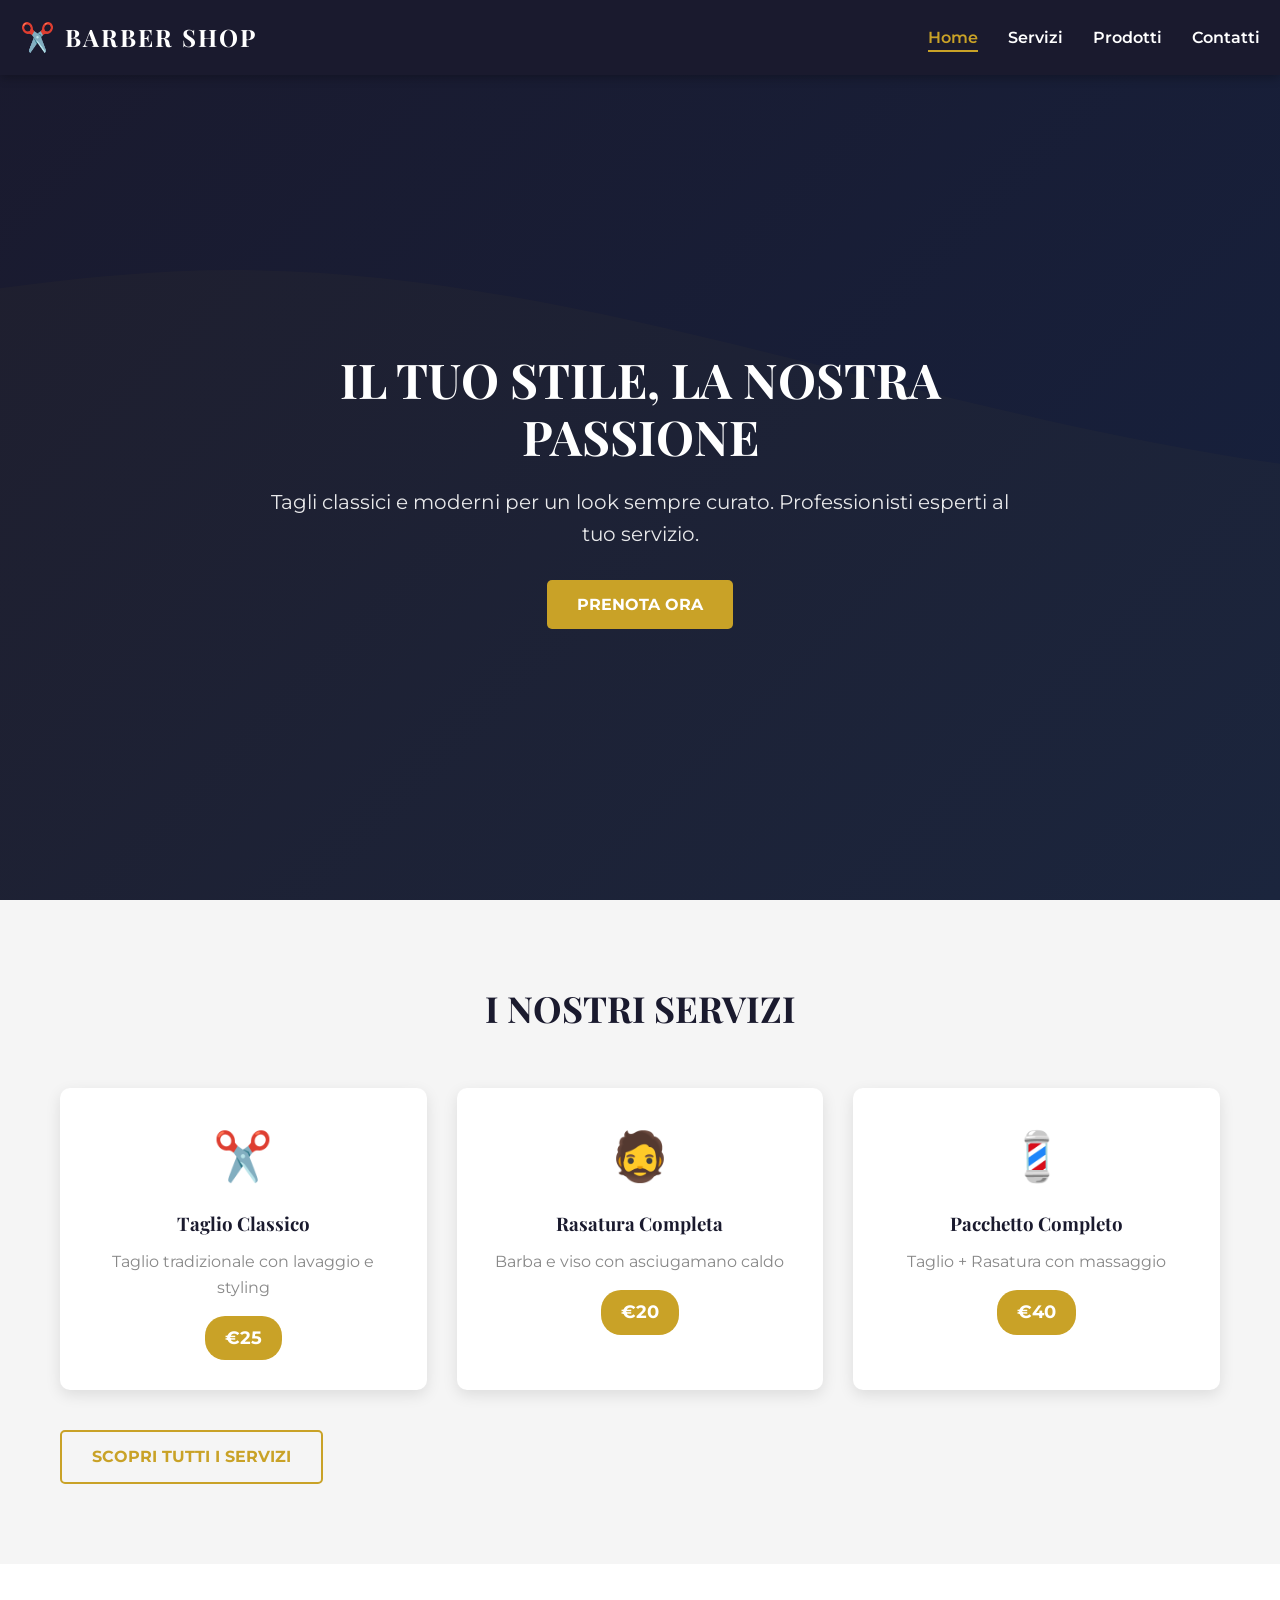
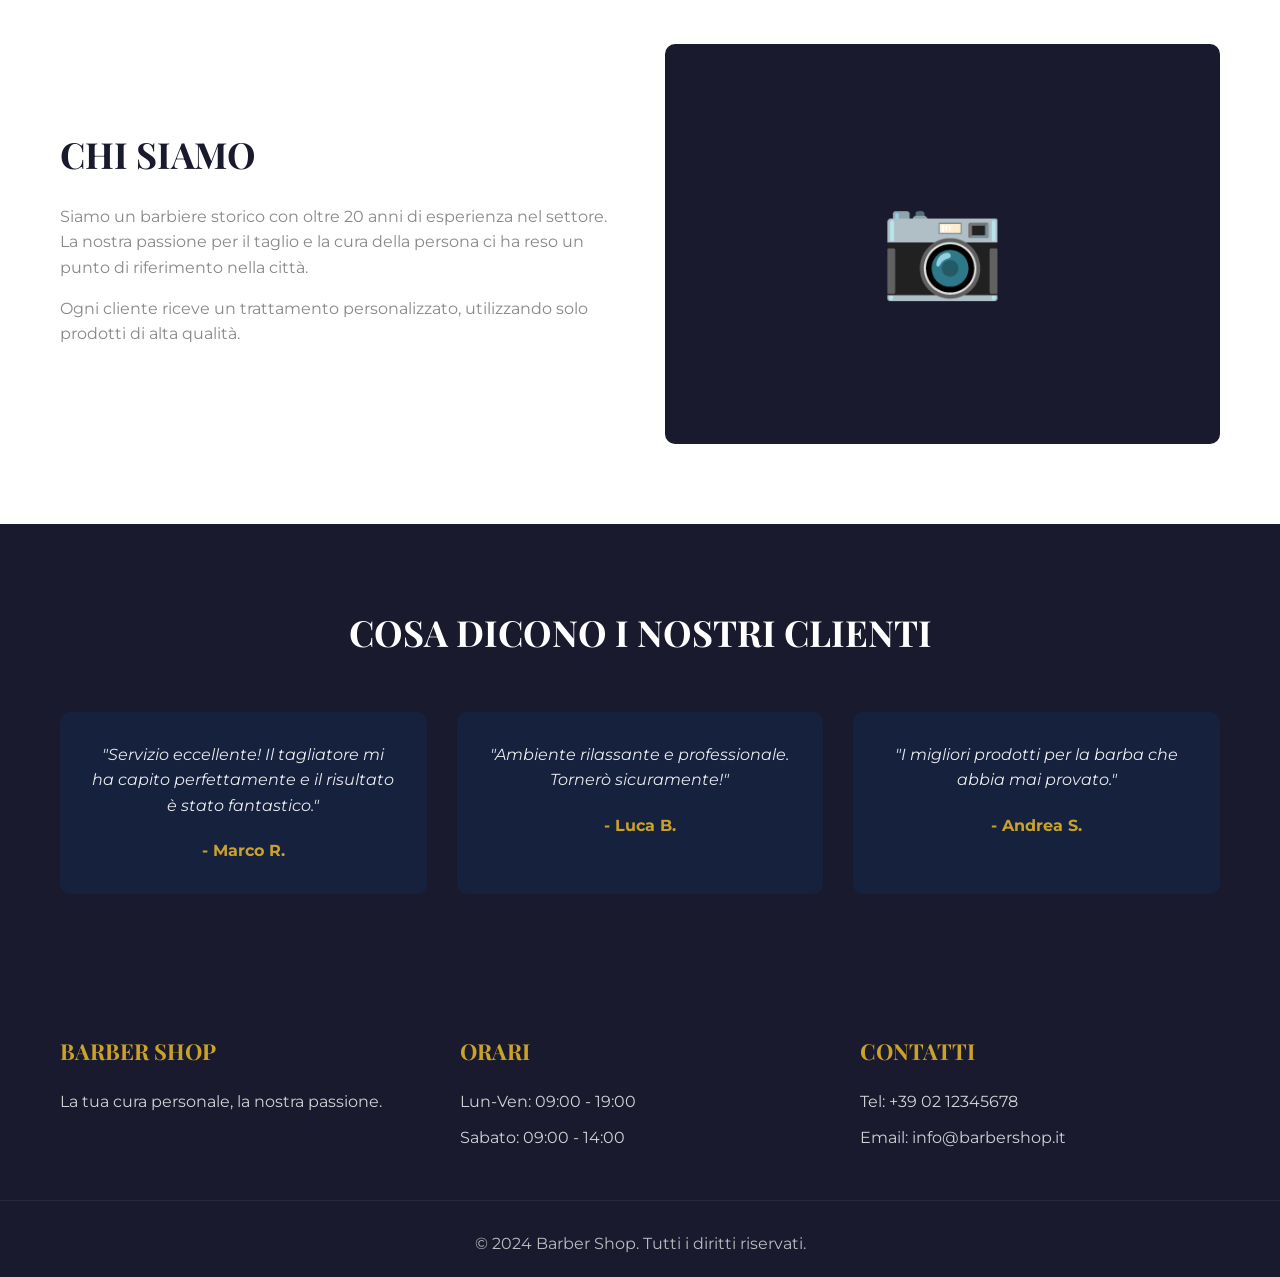
==== index.html @ 752fe178 "Add files via upload" ====
<!DOCTYPE html>
<html lang="it">
<head>
    <meta charset="UTF-8">
    <meta name="viewport" content="width=device-width, initial-scale=1.0">
    <title>Barber Shop - Tagli & Stile</title>
    <link rel="stylesheet" href="styles.css">
    <link rel="preconnect" href="https://fonts.googleapis.com">
    <link rel="preconnect" href="https://fonts.gstatic.com" crossorigin>
    <link href="https://fonts.googleapis.com/css2?family=Montserrat:wght@400;600;700&family=Playfair+Display:wght@700&display=swap" rel="stylesheet">
</head>
<body>
    <!-- Navbar -->
    <nav class="navbar">
        <div class="container navbar-container">
            <a href="index.html" class="logo">
                <span class="logo-icon">✂️</span>
                <span class="logo-text">BARBER SHOP</span>
            </a>
            
            <!-- Menu Hamburger per mobile -->
            <button class="hamburger" id="hamburger" aria-label="Menu">
                <span></span>
                <span></span>
                <span></span>
            </button>
            
            <!-- Navigazione Desktop/Mobile -->
            <ul class="nav-menu" id="nav-menu">
                <li><a href="index.html" class="nav-link active">Home</a></li>
                <li><a href="services.html" class="nav-link">Servizi</a></li>
                <li><a href="products.html" class="nav-link">Prodotti</a></li>
                <li><a href="contacts.html" class="nav-link">Contatti</a></li>
            </ul>
        </div>
    </nav>

    <!-- Hero Section -->
    <section class="hero">
        <div class="hero-overlay"></div>
        <div class="container hero-content">
            <h1>IL TUO STILE, LA NOSTRA PASSIONE</h1>
            <p>Tagli classici e moderni per un look sempre curato. Professionisti esperti al tuo servizio.</p>
            <a href="contacts.html" class="btn btn-primary">PRENOTA ORA</a>
        </div>
    </section>

    <!-- Servizi Highlights -->
    <section class="services-preview">
        <div class="container">
            <h2>I NOSTRI SERVIZI</h2>
            <div class="service-cards">
                <div class="card">
                    <div class="card-icon">✂️</div>
                    <h3>Taglio Classico</h3>
                    <p>Taglio tradizionale con lavaggio e styling</p>
                    <span class="price">€25</span>
                </div>
                <div class="card">
                    <div class="card-icon">🧔</div>
                    <h3>Rasatura Completa</h3>
                    <p>Barba e viso con asciugamano caldo</p>
                    <span class="price">€20</span>
                </div>
                <div class="card">
                    <div class="card-icon">💈</div>
                    <h3>Pacchetto Completo</h3>
                    <p>Taglio + Rasatura con massaggio</p>
                    <span class="price">€40</span>
                </div>
            </div>
            <a href="services.html" class="btn btn-secondary">SCOPRI TUTTI I SERVIZI</a>
        </div>
    </section>

    <!-- Chi Siamo -->
    <section class="about">
        <div class="container about-content">
            <div class="about-text">
                <h2>CHI SIAMO</h2>
                <p>Siamo un barbiere storico con oltre 20 anni di esperienza nel settore. La nostra passione per il taglio e la cura della persona ci ha reso un punto di riferimento nella città.</p>
                <p>Ogni cliente riceve un trattamento personalizzato, utilizzando solo prodotti di alta qualità.</p>
            </div>
            <div class="about-image">
                <div class="image-placeholder">📷</div>
            </div>
        </div>
    </section>

    <!-- Testimonianze -->
    <section class="testimonials">
        <div class="container">
            <h2>COSA DICONO I NOSTRI CLIENTI</h2>
            <div class="testimonial-cards">
                <div class="testimonial-card">
                    <p>"Servizio eccellente! Il tagliatore mi ha capito perfettamente e il risultato è stato fantastico."</p>
                    <span class="client-name">- Marco R.</span>
                </div>
                <div class="testimonial-card">
                    <p>"Ambiente rilassante e professionale. Tornerò sicuramente!"</p>
                    <span class="client-name">- Luca B.</span>
                </div>
                <div class="testimonial-card">
                    <p>"I migliori prodotti per la barba che abbia mai provato."</p>
                    <span class="client-name">- Andrea S.</span>
                </div>
            </div>
        </div>
    </section>

    <!-- Footer -->
    <footer class="footer">
        <div class="container footer-content">
            <div class="footer-section">
                <h3>BARBER SHOP</h3>
                <p>La tua cura personale, la nostra passione.</p>
            </div>
            <div class="footer-section">
                <h3>ORARI</h3>
                <p>Lun-Ven: 09:00 - 19:00</p>
                <p>Sabato: 09:00 - 14:00</p>
            </div>
            <div class="footer-section">
                <h3>CONTATTI</h3>
                <p>Tel: +39 02 12345678</p>
                <p>Email: info@barbershop.it</p>
            </div>
        </div>
        <div class="footer-bottom">
            <p>&copy; 2024 Barber Shop. Tutti i diritti riservati.</p>
        </div>
    </footer>

    <script src="script.js"></script>
</body>
</html>
---- styles.css ----
/* Reset e Base Styles */
* {
    margin: 0;
    padding: 0;
    box-sizing: border-box;
}

:root {
    --primary-color: #1a1a2e;
    --secondary-color: #16213e;
    --accent-color: #c9a227;
    --text-light: #ffffff;
    --text-dark: #333333;
    --gray-light: #f5f5f5;
    --gray-medium: #888888;
}

body {
    font-family: 'Montserrat', sans-serif;
    line-height: 1.6;
    color: var(--text-dark);
    overflow-x: hidden;
}

.container {
    max-width: 1200px;
    margin: 0 auto;
    padding: 0 20px;
}

/* Navbar Styles */
.navbar {
    background-color: var(--primary-color);
    position: fixed;
    top: 0;
    width: 100%;
    z-index: 1000;
    box-shadow: 0 2px 10px rgba(0,0,0,0.3);
}

.navbar-container {
    display: flex;
    justify-content: space-between;
    align-items: center;
    padding: 15px 20px;
    max-width: 1400px;
    margin: 0 auto;
}

.logo {
    display: flex;
    align-items: center;
    text-decoration: none;
    gap: 10px;
}

.logo-icon {
    font-size: 28px;
}

.logo-text {
    color: var(--text-light);
    font-family: 'Playfair Display', serif;
    font-size: 24px;
    font-weight: 700;
    letter-spacing: 2px;
}

.nav-menu {
    display: flex;
    list-style: none;
    gap: 30px;
    align-items: center;
}

.nav-link {
    color: var(--text-light);
    text-decoration: none;
    font-weight: 600;
    transition: color 0.3s ease;
    position: relative;
    padding: 5px 0;
}

.nav-link::after {
    content: '';
    position: absolute;
    bottom: 0;
    left: 0;
    width: 0;
    height: 2px;
    background-color: var(--accent-color);
    transition: width 0.3s ease;
}

.nav-link:hover::after,
.nav-link.active::after {
    width: 100%;
}

.nav-link:hover,
.nav-link.active {
    color: var(--accent-color);
}

/* Hamburger Menu */
.hamburger {
    display: none;
    flex-direction: column;
    background: none;
    border: none;
    cursor: pointer;
    gap: 5px;
    z-index: 1001;
}

.hamburger span {
    width: 25px;
    height: 3px;
    background-color: var(--text-light);
    transition: all 0.3s ease;
}

/* Hero Section */
.hero {
    background: linear-gradient(135deg, var(--primary-color) 0%, var(--secondary-color) 100%);
    min-height: 100vh;
    display: flex;
    align-items: center;
    justify-content: center;
    text-align: center;
    color: var(--text-light);
    padding-top: 80px;
    position: relative;
}

.hero-overlay {
    position: absolute;
    top: 0;
    left: 0;
    right: 0;
    bottom: 0;
    background: url('data:image/svg+xml,<svg xmlns="http://www.w3.org/2000/svg" viewBox="0 0 1440 320"><path fill="%23c9a227" fill-opacity="0.1" d="M0,64L48,80C96,96,192,128,288,128C384,128,480,96,576,96C672,96,768,128,864,149.3C960,171,1056,181,1152,165.3C1248,149,1344,107,1392,85.3L1440,64L1440,320L1392,320C1344,320,1248,320,1152,320C1056,320,960,320,864,320C768,320,672,320,576,320C480,320,384,320,288,320C192,320,96,320,48,320L0,320Z"></path></svg>') no-repeat bottom;
    background-size: cover;
    opacity: 0.3;
}

.hero-content {
    position: relative;
    z-index: 1;
    max-width: 800px;
    padding: 40px 20px;
}

.hero h1 {
    font-family: 'Playfair Display', serif;
    font-size: 48px;
    margin-bottom: 20px;
    line-height: 1.2;
}

.hero p {
    font-size: 20px;
    margin-bottom: 30px;
    opacity: 0.9;
}

/* Services Preview */
.services-preview {
    padding: 80px 0;
    background-color: var(--gray-light);
}

.services-preview h2,
.about h2,
.testimonials h2 {
    font-family: 'Playfair Display', serif;
    color: var(--primary-color);
    text-align: center;
    margin-bottom: 50px;
    font-size: 36px;
}

.service-cards {
    display: grid;
    grid-template-columns: repeat(auto-fit, minmax(280px, 1fr));
    gap: 30px;
    margin-bottom: 40px;
}

.card {
    background-color: white;
    padding: 30px;
    border-radius: 10px;
    text-align: center;
    box-shadow: 0 5px 15px rgba(0,0,0,0.1);
    transition: transform 0.3s ease, box-shadow 0.3s ease;
}

.card:hover {
    transform: translateY(-10px);
    box-shadow: 0 10px 25px rgba(0,0,0,0.15);
}

.card-icon {
    font-size: 48px;
    margin-bottom: 15px;
}

.card h3 {
    color: var(--primary-color);
    margin-bottom: 10px;
    font-family: 'Playfair Display', serif;
}

.card p {
    color: var(--gray-medium);
    margin-bottom: 15px;
}

.price {
    display: inline-block;
    background-color: var(--accent-color);
    color: white;
    padding: 8px 20px;
    border-radius: 20px;
    font-weight: bold;
    font-size: 18px;
}

/* About Section */
.about {
    padding: 80px 0;
}

.about-content {
    display: grid;
    grid-template-columns: 1fr 1fr;
    gap: 50px;
    align-items: center;
}

.about-text h2 {
    text-align: left;
    margin-bottom: 20px;
}

.about-text p {
    color: var(--gray-medium);
    margin-bottom: 15px;
    font-size: 16px;
}

.image-placeholder {
    background-color: var(--primary-color);
    height: 400px;
    display: flex;
    align-items: center;
    justify-content: center;
    border-radius: 10px;
    font-size: 100px;
}

/* Testimonials */
.testimonials {
    padding: 80px 0;
    background-color: var(--primary-color);
    color: white;
}

.testimonials h2 {
    color: white;
}

.testimonial-cards {
    display: grid;
    grid-template-columns: repeat(auto-fit, minmax(300px, 1fr));
    gap: 30px;
}

.testimonial-card {
    background-color: var(--secondary-color);
    padding: 30px;
    border-radius: 10px;
    text-align: center;
}

.testimonial-card p {
    font-style: italic;
    margin-bottom: 20px;
    opacity: 0.9;
}

.client-name {
    color: var(--accent-color);
    font-weight: bold;
}

/* Footer */
.footer {
    background-color: var(--primary-color);
    color: white;
    padding: 60px 0 20px;
}

.footer-content {
    display: grid;
    grid-template-columns: repeat(auto-fit, minmax(250px, 1fr));
    gap: 40px;
    margin-bottom: 40px;
}

.footer-section h3 {
    font-family: 'Playfair Display', serif;
    color: var(--accent-color);
    margin-bottom: 20px;
    font-size: 22px;
}

.footer-section p {
    opacity: 0.8;
    margin-bottom: 10px;
}

.footer-bottom {
    text-align: center;
    padding-top: 30px;
    border-top: 1px solid rgba(255,255,255,0.1);
    opacity: 0.7;
}

/* Buttons */
.btn {
    display: inline-block;
    background-color: var(--accent-color);
    color: white;
    padding: 12px 30px;
    border-radius: 5px;
    text-decoration: none;
    font-weight: bold;
    transition: all 0.3s ease;
    border: none;
    cursor: pointer;
}

.btn:hover {
    background-color: #b89120;
    transform: translateY(-2px);
    box-shadow: 0 5px 15px rgba(201, 162, 39, 0.4);
}

.btn-secondary {
    background-color: transparent;
    border: 2px solid var(--accent-color);
    color: var(--accent-color);
}

.btn-secondary:hover {
    background-color: var(--accent-color);
    color: white;
}

.btn-sm {
    padding: 8px 20px;
    font-size: 14px;
}

.btn-lg {
    padding: 15px 40px;
    font-size: 16px;
}

/* Page Header */
.page-header {
    background-color: var(--primary-color);
    color: white;
    text-align: center;
    padding: 120px 20px 80px;
}

.page-header h1 {
    font-family: 'Playfair Display', serif;
    font-size: 48px;
    margin-bottom: 15px;
}

.page-header p {
    font-size: 20px;
    opacity: 0.9;
}

/* Services Section */
.services-section {
    padding: 60px 0;
}

.section-title {
    font-family: 'Playfair Display', serif;
    color: var(--primary-color);
    text-align: center;
    margin-bottom: 50px;
    font-size: 32px;
}

.service-list {
    max-width: 800px;
    margin: 0 auto;
}

.service-item {
    display: flex;
    justify-content: space-between;
    align-items: center;
    padding: 25px 30px;
    background-color: var(--gray-light);
    margin-bottom: 15px;
    border-radius: 10px;
    transition: all 0.3s ease;
}

.service-item:hover {
    transform: translateX(10px);
    box-shadow: 0 5px 15px rgba(0,0,0,0.1);
}

.service-name {
    font-weight: bold;
    color: var(--primary-color);
    font-size: 20px;
}

.service-price {
    background-color: var(--accent-color);
    color: white;
    padding: 8px 20px;
    border-radius: 20px;
    font-weight: bold;
    min-width: 100px;
    text-align: center;
}

.service-desc {
    width: 100%;
    color: var(--gray-medium);
    margin-top: 5px;
    font-size: 14px;
}

/* Booking CTA */
.booking-cta {
    background-color: var(--accent-color);
    padding: 60px 20px;
    text-align: center;
    color: white;
}

.booking-cta h2 {
    color: white;
    margin-bottom: 15px;
}

.booking-cta p {
    font-size: 18px;
    margin-bottom: 30px;
    opacity: 0.9;
}

/* Products Section */
.products-section {
    padding: 60px 0;
}

.product-grid {
    display: grid;
    grid-template-columns: repeat(auto-fit, minmax(250px, 1fr));
    gap: 30px;
}

.product-card {
    background-color: white;
    border-radius: 10px;
    padding: 25px;
    text-align: center;
    box-shadow: 0 5px 15px rgba(0,0,0,0.1);
    transition: all 0.3s ease;
}

.product-card:hover {
    transform: translateY(-5px);
    box-shadow: 0 10px 25px rgba(0,0,0,0.15);
}

.product-image {
    font-size: 60px;
    margin-bottom: 15px;
}

.product-card h3 {
    color: var(--primary-color);
    margin-bottom: 10px;
}

.product-card p {
    color: var(--gray-medium);
    margin-bottom: 15px;
    font-size: 14px;
}

/* Contact Section */
.contacts-section {
    padding: 60px 0;
}

.contact-info-grid {
    display: grid;
    grid-template-columns: repeat(auto-fit, minmax(250px, 1fr));
    gap: 30px;
}

.contact-card {
    background-color: var(--gray-light);
    padding: 30px;
    border-radius: 10px;
    text-align: center;
    transition: all 0.3s ease;
}

.contact-card:hover {
    transform: translateY(-5px);
    box-shadow: 0 10px 25px rgba(0,0,0,0.15);
}

.contact-icon {
    font-size: 48px;
    margin-bottom: 15px;
}

.contact-card h3 {
    color: var(--primary-color);
    margin-bottom: 20px;
}

.phone-link,
.email-link {
    color: var(--accent-color);
    text-decoration: none;
    font-weight: bold;
}

.phone-link:hover,
.email-link:hover {
    text-decoration: underline;
}

/* Map Section */
.map-section {
    padding: 60px 0;
    background-color: var(--gray-light);
}

.map-container {
    border-radius: 10px;
    overflow: hidden;
    box-shadow: 0 5px 15px rgba(0,0,0,0.1);
}

/* Contact Form */
.contact-form-section {
    padding: 80px 0;
}

.contact-form {
    max-width: 600px;
    margin: 0 auto;
}

.form-group {
    margin-bottom: 25px;
}

label {
    display: block;
    font-weight: bold;
    color: var(--primary-color);
    margin-bottom: 8px;
}

input,
textarea,
select {
    width: 100%;
    padding: 12px;
    border: 2px solid #ddd;
    border-radius: 5px;
    font-family: 'Montserrat', sans-serif;
    font-size: 16px;
    transition: border-color 0.3s ease;
}

input:focus,
textarea:focus,
select:focus {
    outline: none;
    border-color: var(--accent-color);
}

/* Responsive Design */
@media (max-width: 992px) {
    .hero h1 {
        font-size: 40px;
    }
    
    .about-content {
        grid-template-columns: 1fr;
    }
    
    .image-placeholder {
        order: -1;
    }
}

@media (max-width: 768px) {
    .hamburger {
        display: flex;
    }
    
    .nav-menu {
        position: fixed;
        top: 70px;
        left: -100%;
        width: 100%;
        height: calc(100vh - 70px);
        background-color: var(--primary-color);
        flex-direction: column;
        padding: 40px 20px;
        transition: left 0.3s ease;
    }
    
    .nav-menu.active {
        left: 0;
    }
    
    .hero h1 {
        font-size: 32px;
    }
    
    .hero p {
        font-size: 18px;
    }
    
    .section-title,
    .page-header h1 {
        font-size: 28px;
    }
    
    .service-item {
        flex-direction: column;
        text-align: center;
        gap: 10px;
    }
}

@media (max-width: 480px) {
    .hero h1 {
        font-size: 26px;
    }
    
    .logo-text {
        font-size: 18px;
    }
    
    .service-cards,
    .testimonial-cards,
    .product-grid,
    .contact-info-grid,
    .footer-content {
        grid-template-columns: 1fr;
    }
}

/* Smooth Scrolling */
html {
    scroll-behavior: smooth;
}

/* Accessibility */
@media (prefers-reduced-motion: reduce) {
    * {
        animation-duration: 0.01ms !important;
        transition-duration: 0.01ms !important;
    }
}
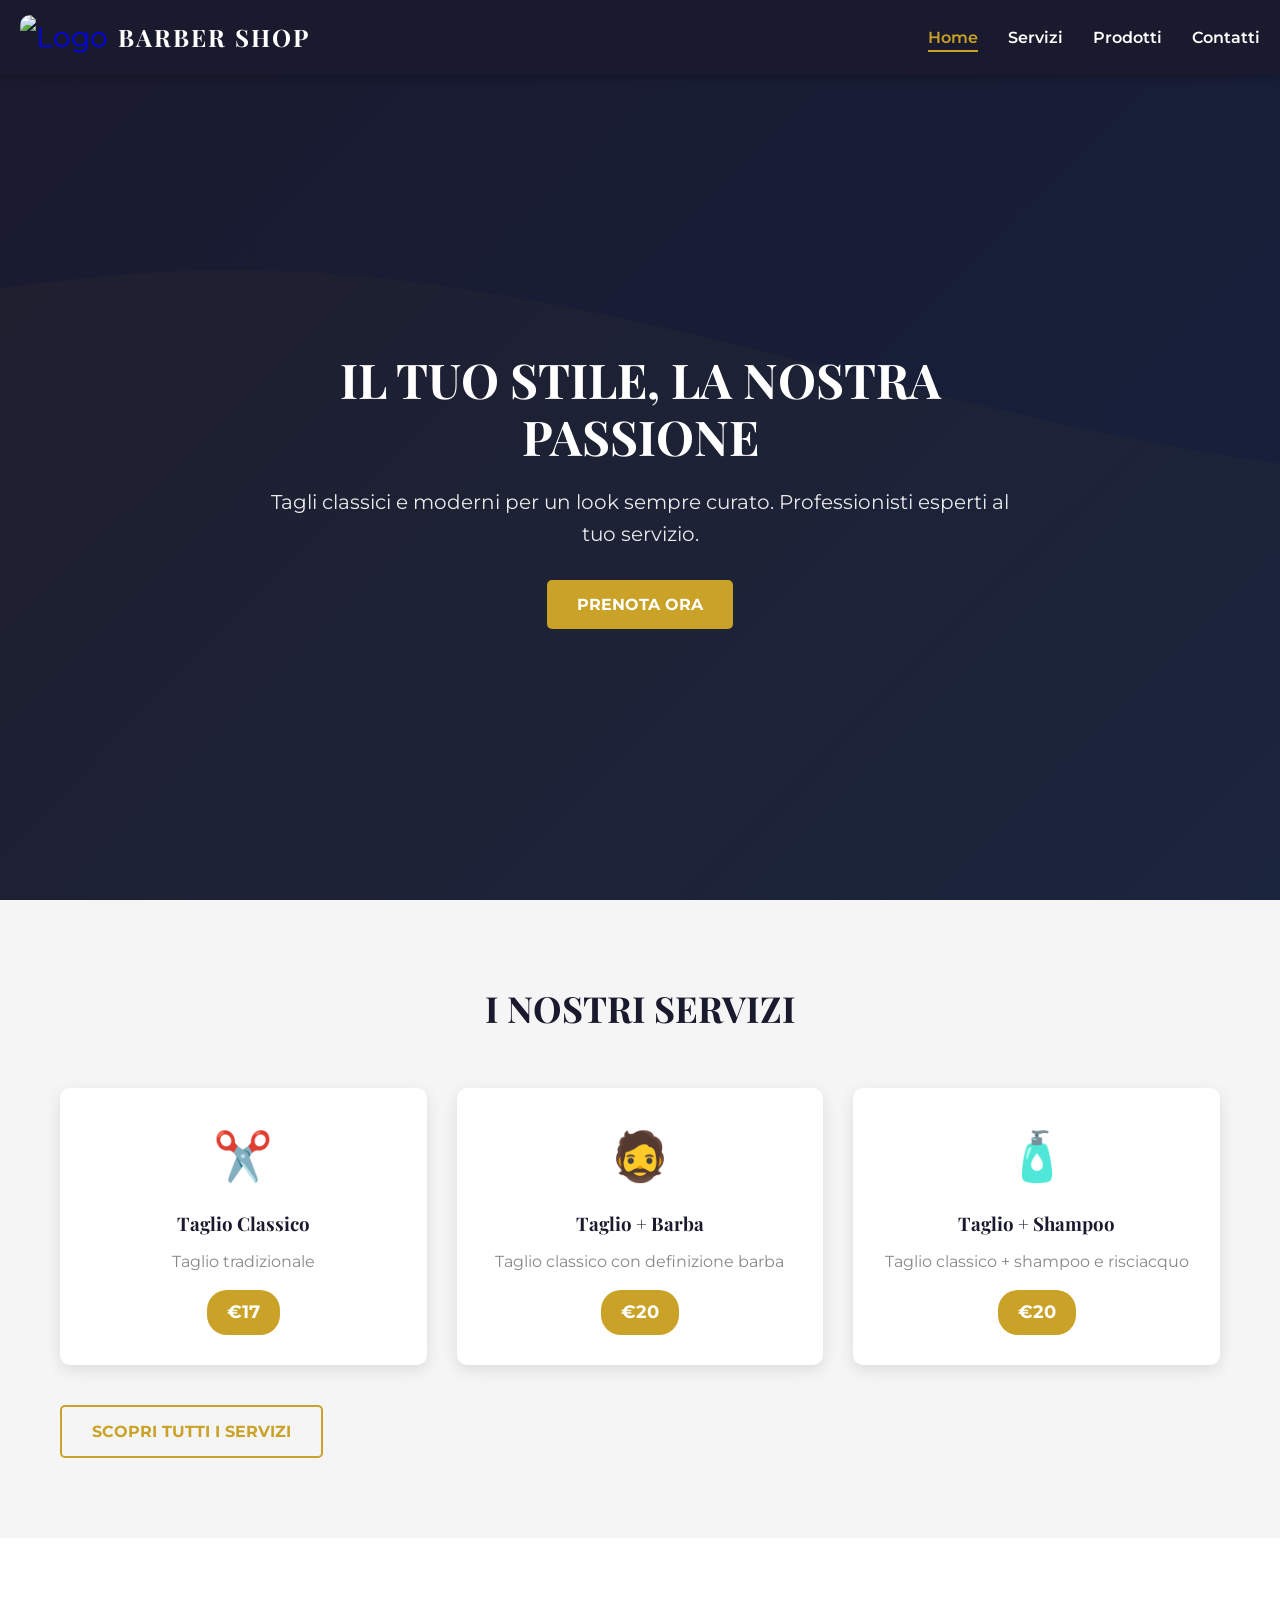
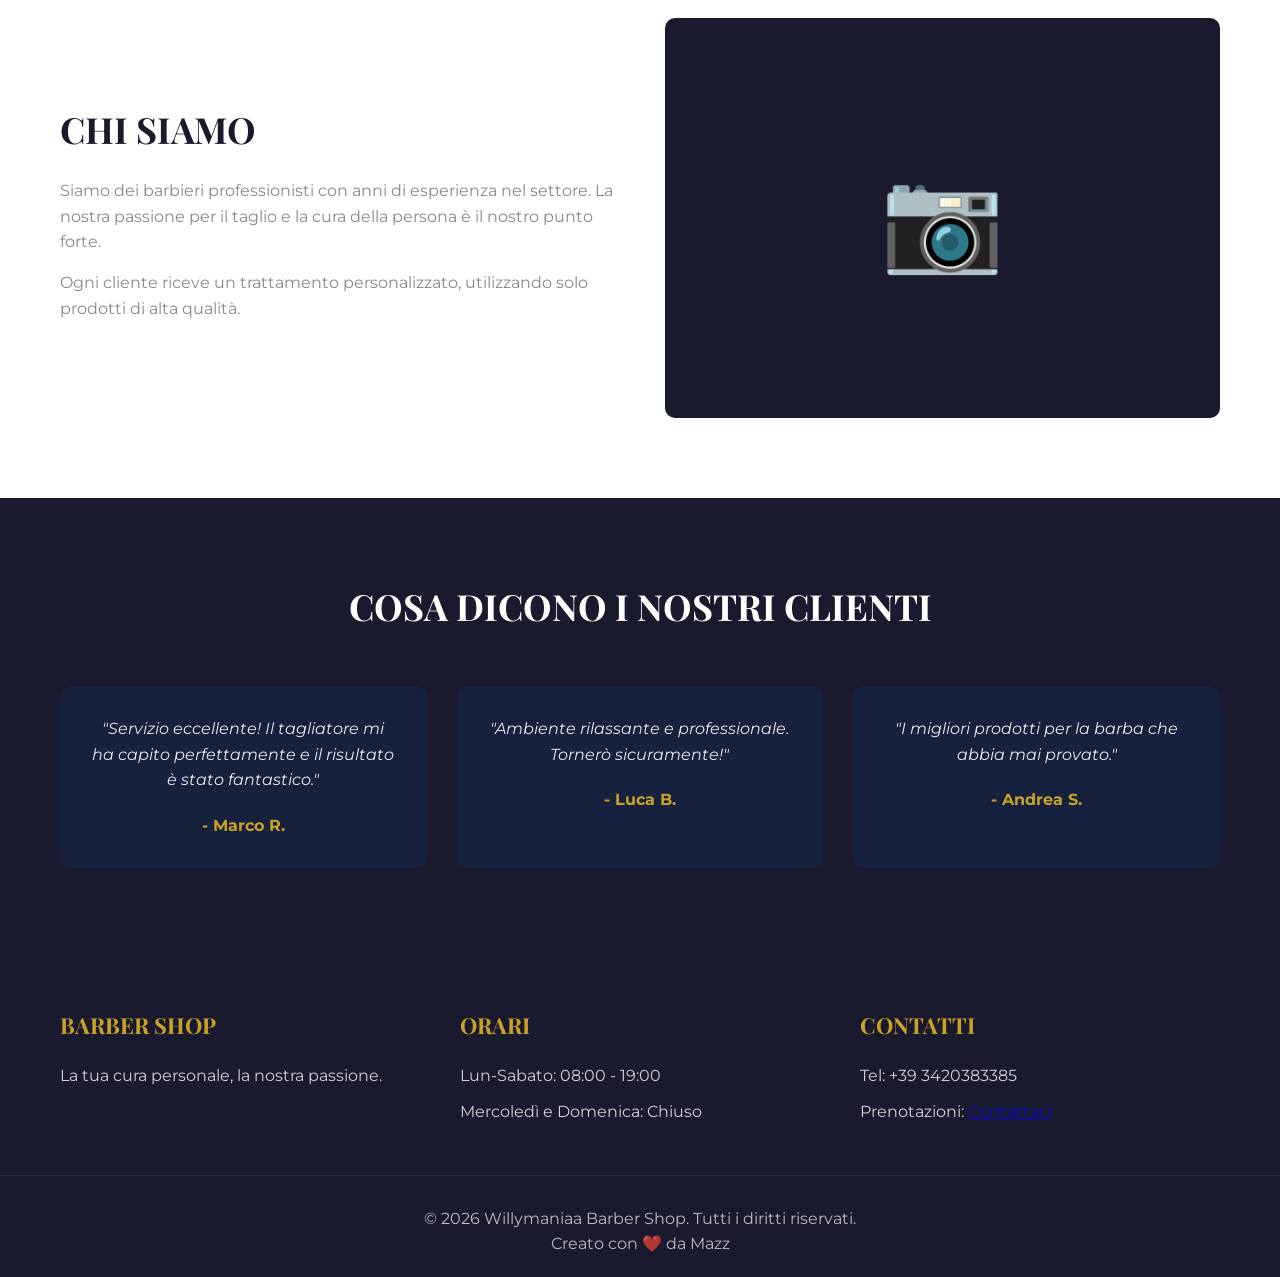
==== commit 160569a9: "Update site" ====
--- a/index.html
+++ b/index.html
@@ -3,7 +3,8 @@
 <head>
     <meta charset="UTF-8">
     <meta name="viewport" content="width=device-width, initial-scale=1.0">
-    <title>Barber Shop - Tagli & Stile</title>
+    <title>Willymaniaa - Barber Shop </title>
+    <link rel="icon" type="image/x-icon" href="C:\Users\mattia.luzzi\Documents\Varie\Sito\img\WillyManiaa_white.png">
     <link rel="stylesheet" href="styles.css">
     <link rel="preconnect" href="https://fonts.googleapis.com">
     <link rel="preconnect" href="https://fonts.gstatic.com" crossorigin>
@@ -14,7 +15,7 @@
     <nav class="navbar">
         <div class="container navbar-container">
             <a href="index.html" class="logo">
-                <span class="logo-icon">✂️</span>
+                <span class="logo-icon"><img src="C:\Users\mattia.luzzi\Documents\Varie\Sito\img\WillyManiaa_white_OK.png" alt="Logo" class="image"></span>
                 <span class="logo-text">BARBER SHOP</span>
             </a>
             
@@ -53,20 +54,20 @@
                 <div class="card">
                     <div class="card-icon">✂️</div>
                     <h3>Taglio Classico</h3>
-                    <p>Taglio tradizionale con lavaggio e styling</p>
-                    <span class="price">€25</span>
+                    <p>Taglio tradizionale</p>
+                    <span class="price">€17</span>
                 </div>
                 <div class="card">
                     <div class="card-icon">🧔</div>
-                    <h3>Rasatura Completa</h3>
-                    <p>Barba e viso con asciugamano caldo</p>
+                    <h3>Taglio + Barba</h3>
+                    <p>Taglio classico con definizione barba</p>
                     <span class="price">€20</span>
                 </div>
                 <div class="card">
-                    <div class="card-icon">💈</div>
-                    <h3>Pacchetto Completo</h3>
-                    <p>Taglio + Rasatura con massaggio</p>
-                    <span class="price">€40</span>
+                    <div class="card-icon">🧴</div>
+                    <h3>Taglio + Shampoo</h3>
+                    <p>Taglio classico + shampoo e risciacquo</p>
+                    <span class="price">€20</span>
                 </div>
             </div>
             <a href="services.html" class="btn btn-secondary">SCOPRI TUTTI I SERVIZI</a>
@@ -78,7 +79,7 @@
         <div class="container about-content">
             <div class="about-text">
                 <h2>CHI SIAMO</h2>
-                <p>Siamo un barbiere storico con oltre 20 anni di esperienza nel settore. La nostra passione per il taglio e la cura della persona ci ha reso un punto di riferimento nella città.</p>
+                <p>Siamo dei barbieri professionisti con anni di esperienza nel settore. La nostra passione per il taglio e la cura della persona è il nostro punto forte.</p>
                 <p>Ogni cliente riceve un trattamento personalizzato, utilizzando solo prodotti di alta qualità.</p>
             </div>
             <div class="about-image">
@@ -117,17 +118,18 @@
             </div>
             <div class="footer-section">
                 <h3>ORARI</h3>
-                <p>Lun-Ven: 09:00 - 19:00</p>
-                <p>Sabato: 09:00 - 14:00</p>
+                <p>Lun-Sabato: 08:00 - 19:00</p>
+                <p>Mercoledì e Domenica: Chiuso</p>
             </div>
             <div class="footer-section">
                 <h3>CONTATTI</h3>
-                <p>Tel: +39 02 12345678</p>
-                <p>Email: info@barbershop.it</p>
+                <p>Tel: +39 3420383385</p>
+                <p>Prenotazioni: <a href="contacts.html">Contattaci</a></p>
             </div>
         </div>
         <div class="footer-bottom">
-            <p>&copy; 2024 Barber Shop. Tutti i diritti riservati.</p>
+            <p>&copy; 2026 Willymaniaa Barber Shop. Tutti i diritti riservati.</p>
+            <p>Creato con ❤️ da Mazz</p>
         </div>
     </footer>
 
--- a/styles.css
+++ b/styles.css
@@ -604,6 +604,18 @@
     border-color: var(--accent-color);
 }
 
+.image {
+        height: 50px;
+        border-radius: 10px;
+    }
+
+.app-links {
+    display: flex;
+    justify-content: center;
+    gap: 20px;
+    padding-top: 50px;
+}
+
 /* Responsive Design */
 @media (max-width: 992px) {
     .hero h1 {
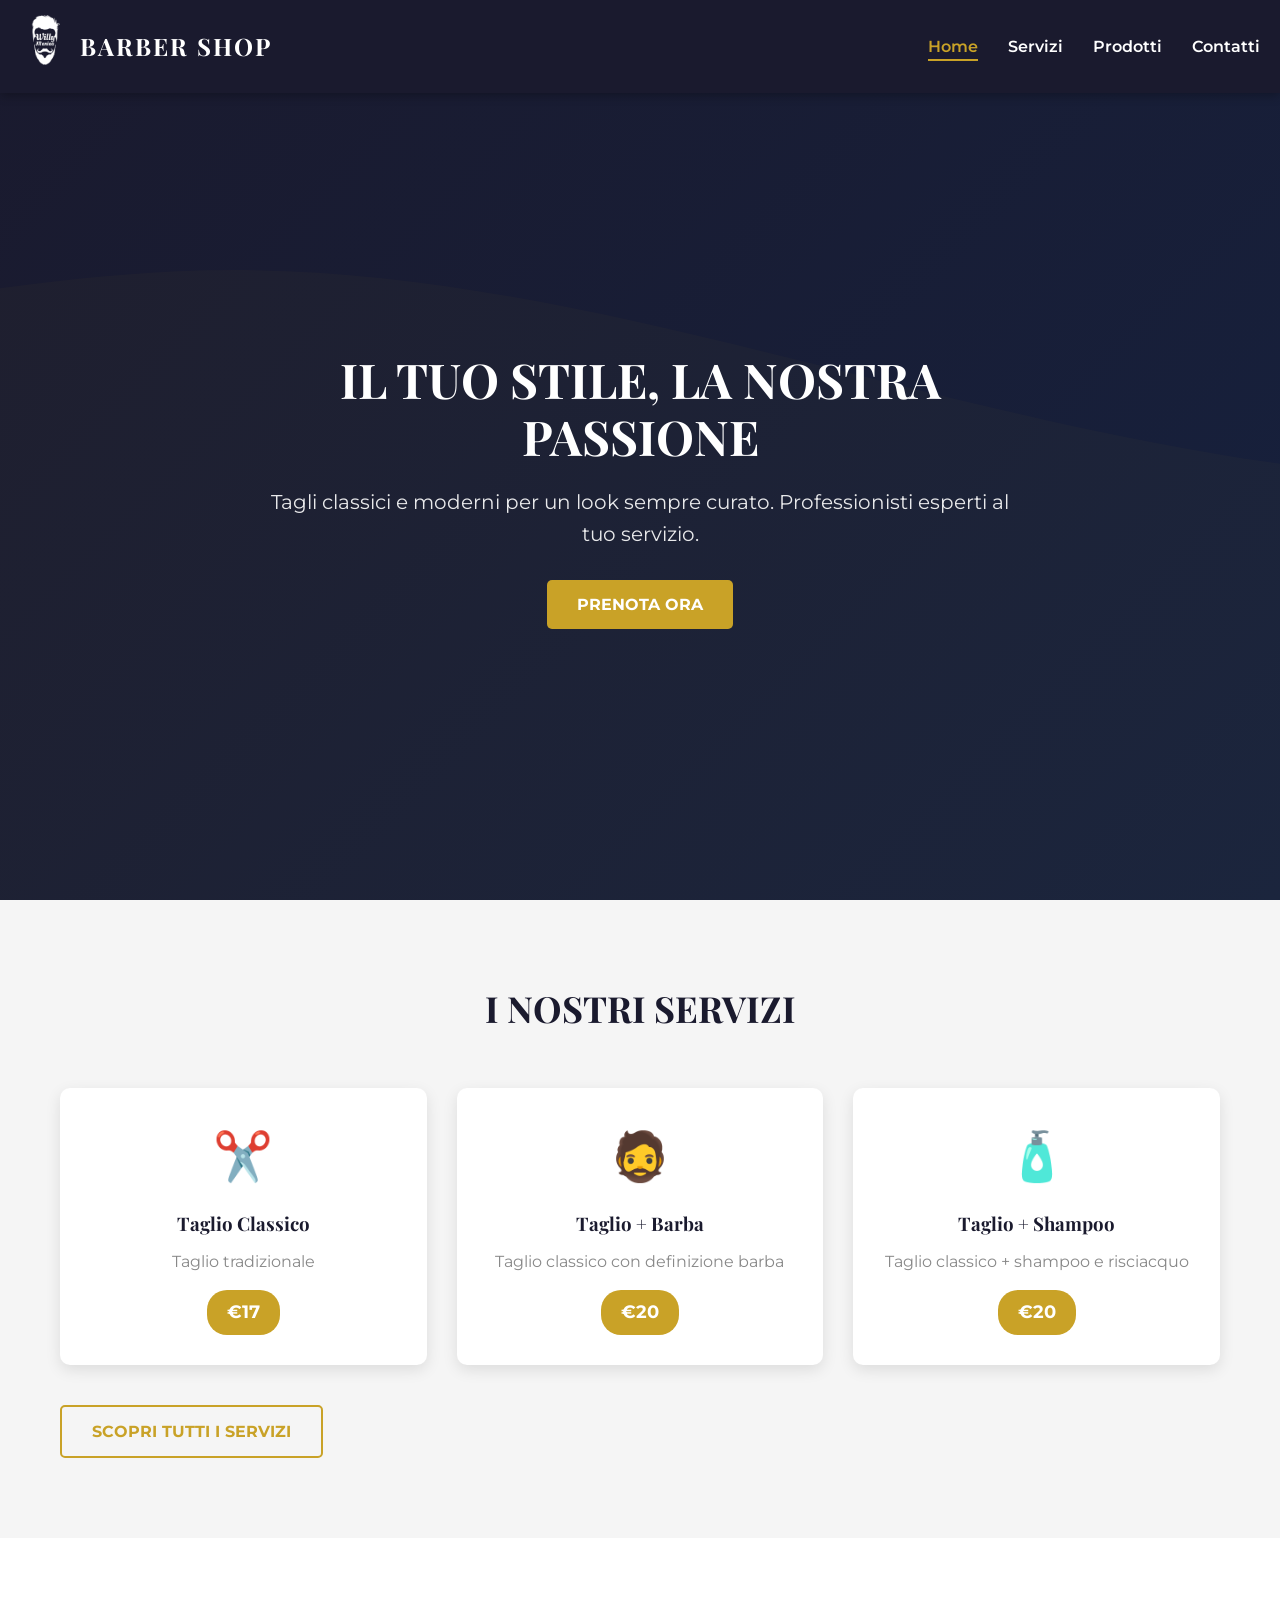
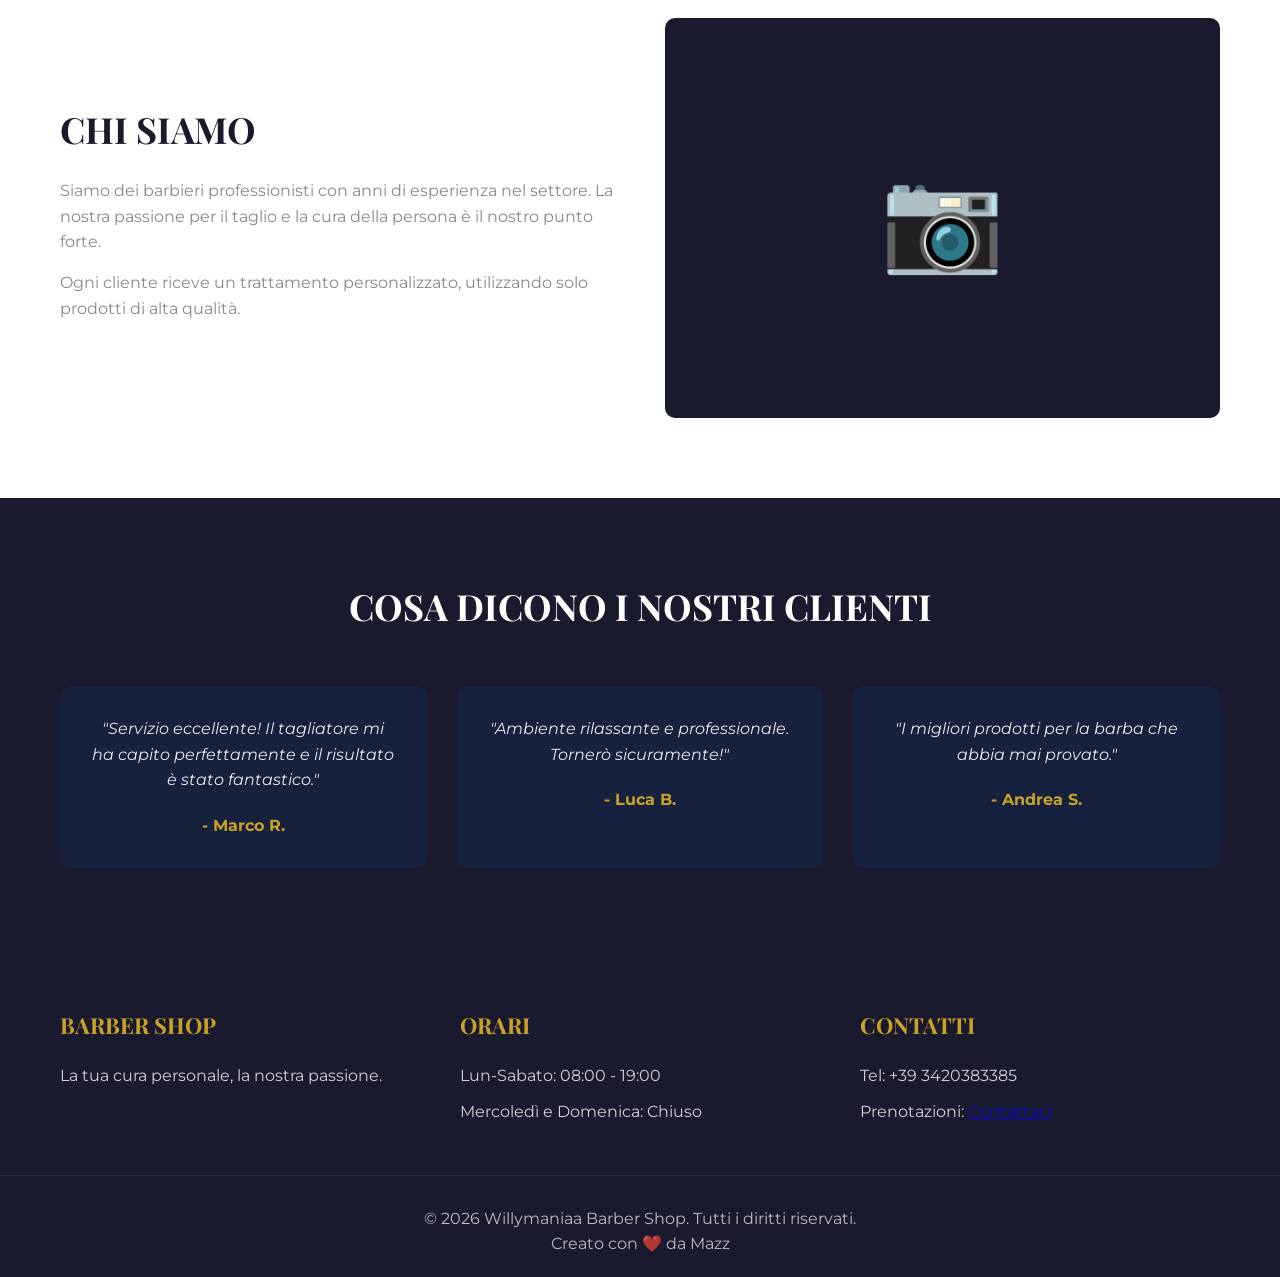
==== commit 0764c1ac: "update loghi v2" ====
--- a/index.html
+++ b/index.html
@@ -4,7 +4,7 @@
     <meta charset="UTF-8">
     <meta name="viewport" content="width=device-width, initial-scale=1.0">
     <title>Willymaniaa - Barber Shop </title>
-    <link rel="icon" type="image/x-icon" href="C:\Users\mattia.luzzi\Documents\Varie\Sito\img\WillyManiaa_white.png">
+    <link rel="icon" type="image/x-icon" href="img/WillyManiaa_white_OK.png">
     <link rel="stylesheet" href="styles.css">
     <link rel="preconnect" href="https://fonts.googleapis.com">
     <link rel="preconnect" href="https://fonts.gstatic.com" crossorigin>
@@ -15,7 +15,7 @@
     <nav class="navbar">
         <div class="container navbar-container">
             <a href="index.html" class="logo">
-                <span class="logo-icon"><img src="C:\Users\mattia.luzzi\Documents\Varie\Sito\img\WillyManiaa_white_OK.png" alt="Logo" class="image"></span>
+                <span class="logo-icon"><img src="img/WillyManiaa_white_OK.png" alt="Logo" class="image"></span>
                 <span class="logo-text">BARBER SHOP</span>
             </a>
             
